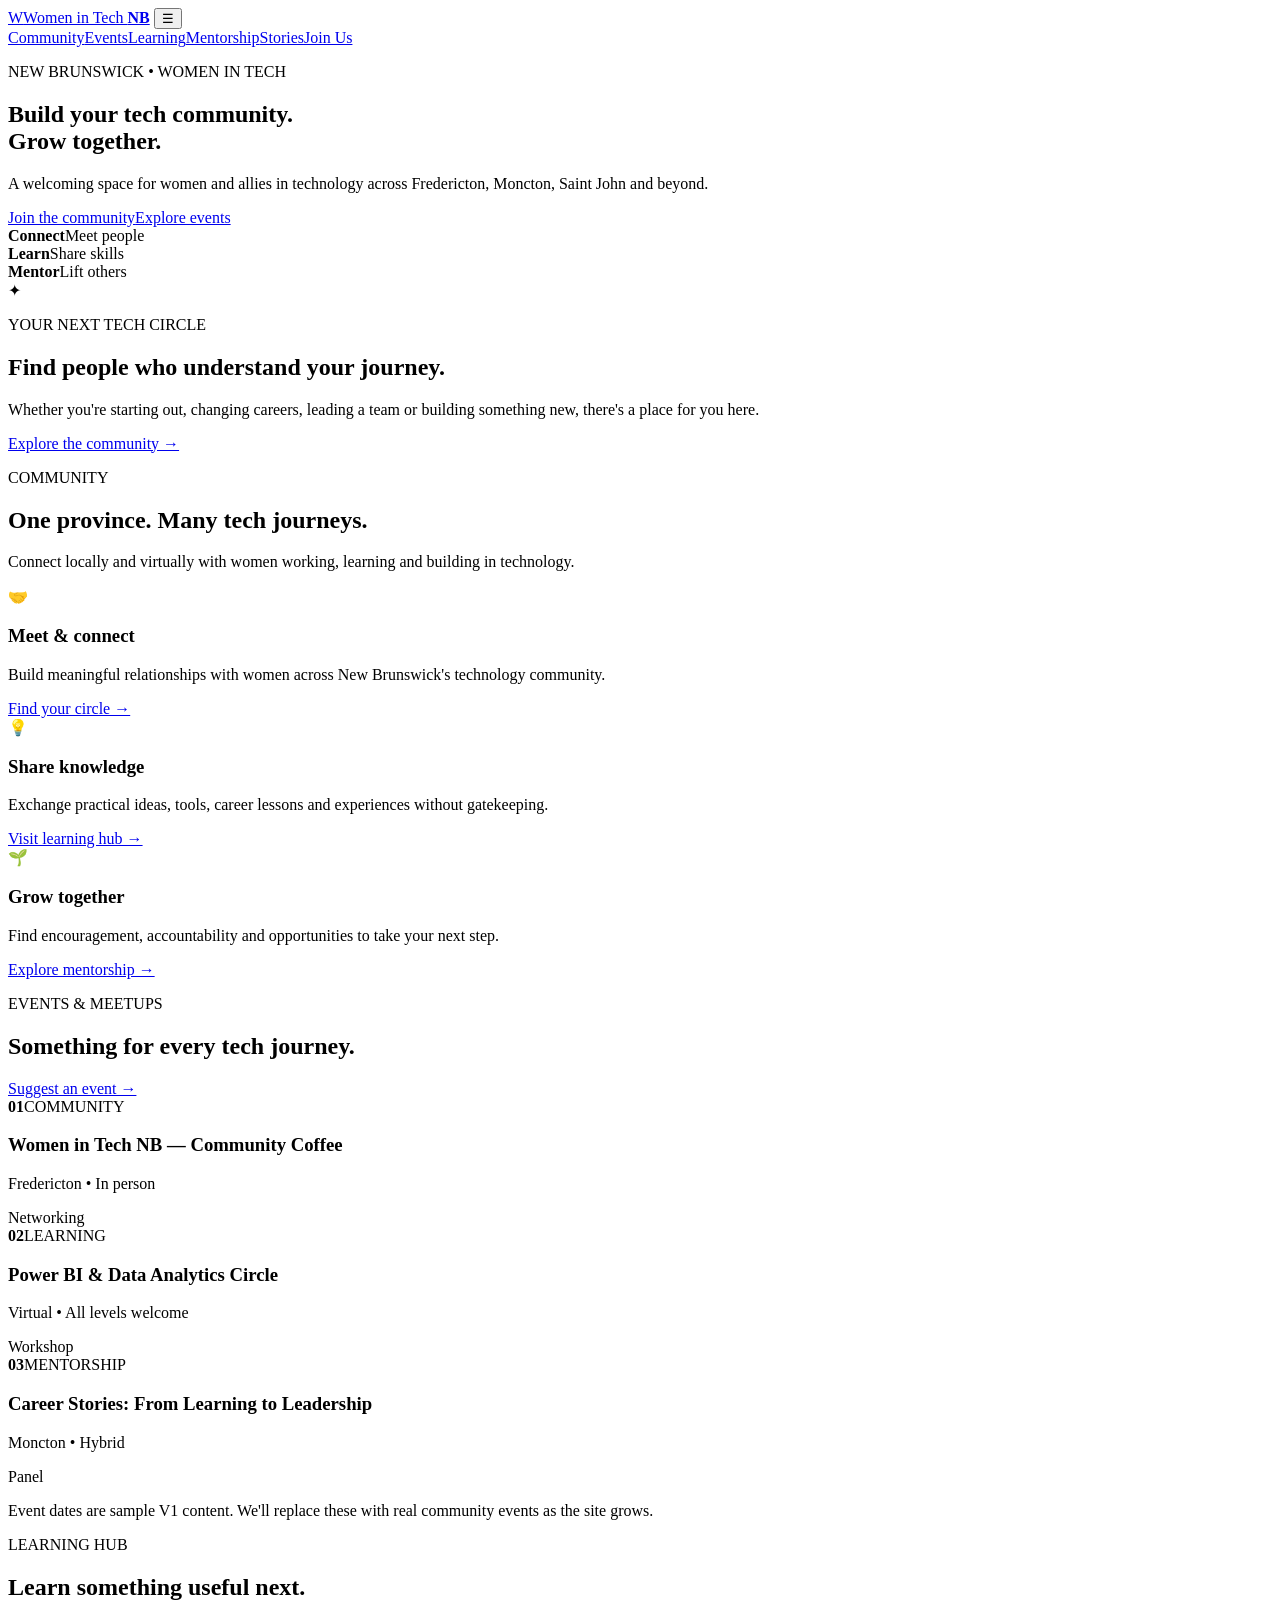
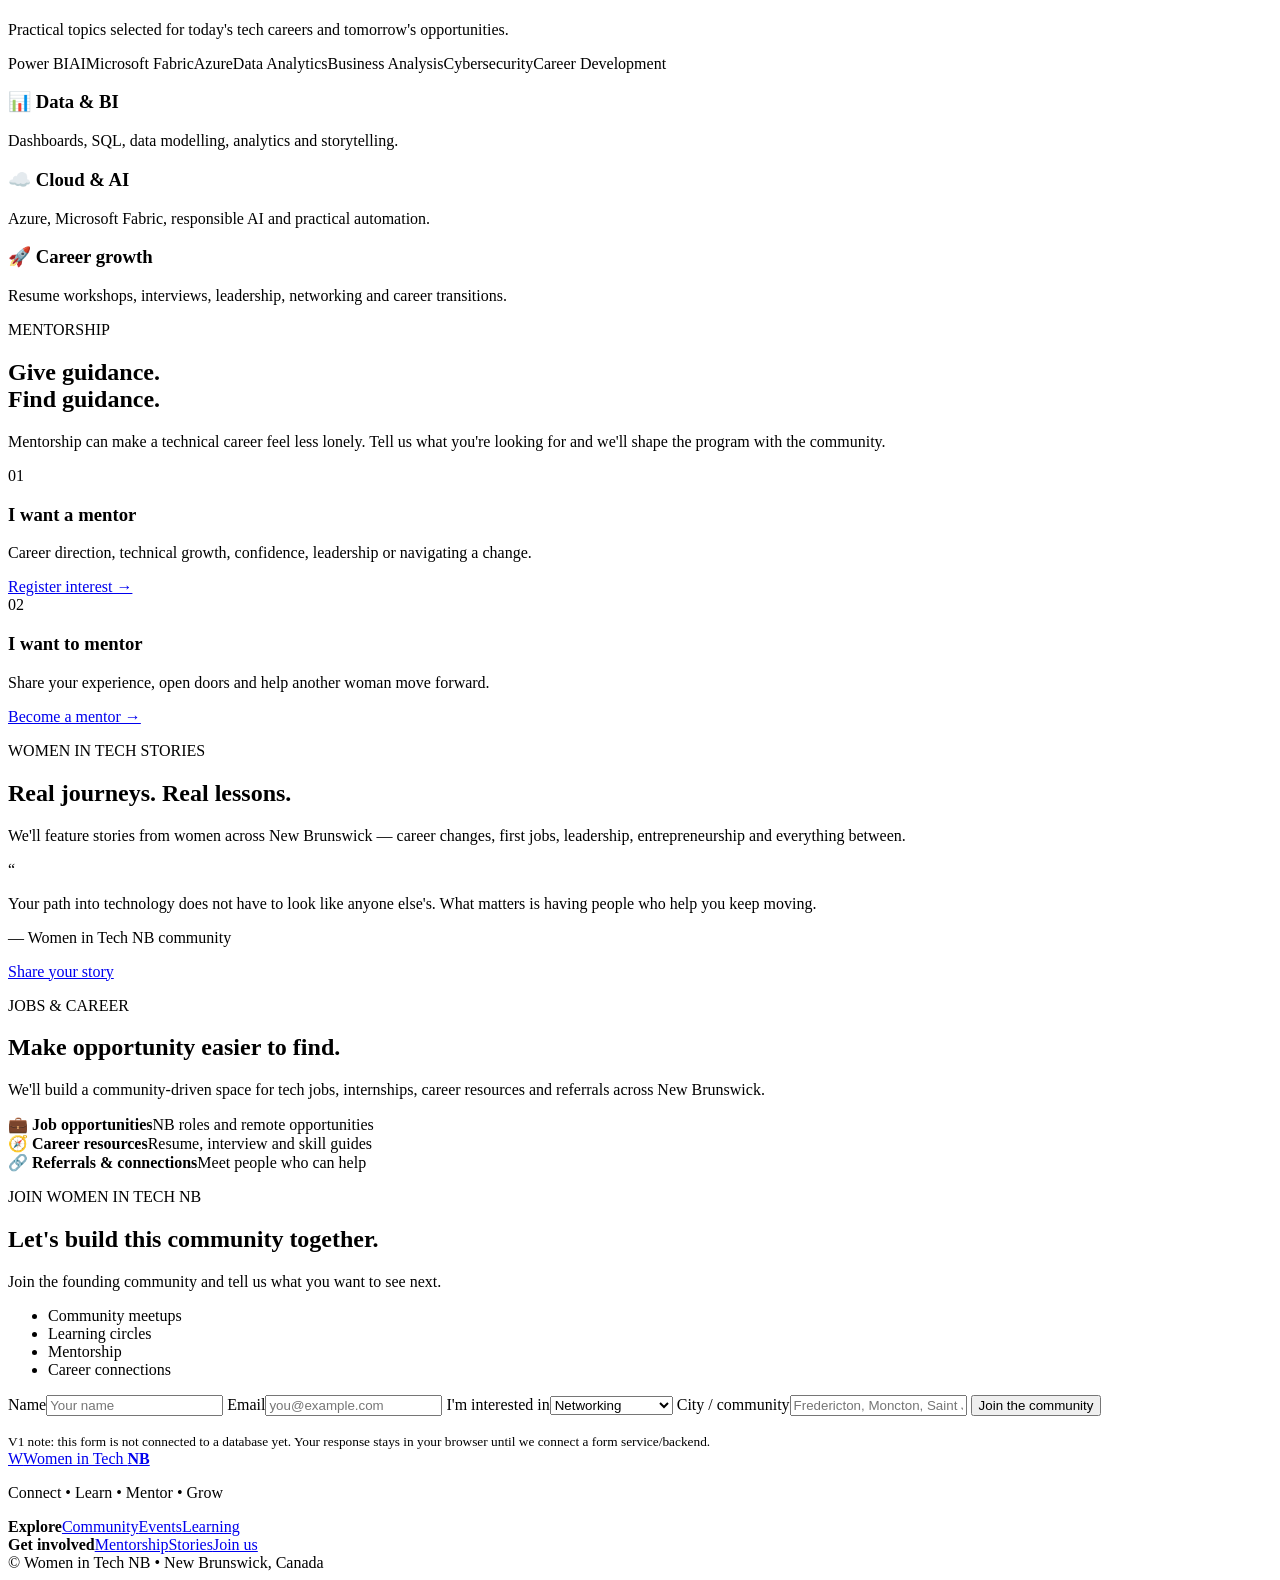
==== index.html @ 144b044c "Build Women in Tech NB V1: add index.html" ====
<!doctype html>
<html lang="en">
<head>
  <meta charset="utf-8">
  <meta name="viewport" content="width=device-width,initial-scale=1">
  <meta name="description" content="Women in Tech NB — connect, learn, mentor and grow across New Brunswick.">
  <title>Women in Tech NB | Connect • Learn • Mentor • Grow</title>
  <link rel="stylesheet" href="styles.css">
</head>
<body>
<header class="site-header">
  <div class="container nav-wrap">
    <a class="brand" href="#home" aria-label="Women in Tech NB home"><span class="brand-mark">W</span><span>Women in Tech <strong>NB</strong></span></a>
    <button class="menu-btn" aria-label="Open navigation" aria-expanded="false">☰</button>
    <nav id="nav">
      <a href="#community">Community</a><a href="#events">Events</a><a href="#learning">Learning</a><a href="#mentorship">Mentorship</a><a href="#stories">Stories</a><a class="nav-cta" href="#join">Join Us</a>
    </nav>
  </div>
</header>

<main>
<section id="home" class="hero">
  <div class="container hero-grid">
    <div>
      <p class="eyebrow">NEW BRUNSWICK • WOMEN IN TECH</p>
      <h1>Build your tech community.<br><span>Grow together.</span></h1>
      <p class="hero-copy">A welcoming space for women and allies in technology across Fredericton, Moncton, Saint John and beyond.</p>
      <div class="actions"><a class="button primary" href="#join">Join the community</a><a class="button secondary" href="#events">Explore events</a></div>
      <div class="mini-stats"><div><b>Connect</b><span>Meet people</span></div><div><b>Learn</b><span>Share skills</span></div><div><b>Mentor</b><span>Lift others</span></div></div>
    </div>
    <div class="hero-card">
      <div class="spark">✦</div>
      <p class="eyebrow">YOUR NEXT TECH CIRCLE</p>
      <h2>Find people who understand your journey.</h2>
      <p>Whether you're starting out, changing careers, leading a team or building something new, there's a place for you here.</p>
      <a href="#community" class="text-link">Explore the community →</a>
    </div>
  </div>
</section>

<section id="community" class="section">
  <div class="container">
    <div class="section-head"><div><p class="eyebrow">COMMUNITY</p><h2>One province. Many tech journeys.</h2></div><p>Connect locally and virtually with women working, learning and building in technology.</p></div>
    <div class="cards three">
      <article class="card"><span class="icon">🤝</span><h3>Meet & connect</h3><p>Build meaningful relationships with women across New Brunswick's technology community.</p><a href="#join">Find your circle →</a></article>
      <article class="card"><span class="icon">💡</span><h3>Share knowledge</h3><p>Exchange practical ideas, tools, career lessons and experiences without gatekeeping.</p><a href="#learning">Visit learning hub →</a></article>
      <article class="card"><span class="icon">🌱</span><h3>Grow together</h3><p>Find encouragement, accountability and opportunities to take your next step.</p><a href="#mentorship">Explore mentorship →</a></article>
    </div>
  </div>
</section>

<section id="events" class="section tinted">
  <div class="container">
    <div class="section-head"><div><p class="eyebrow">EVENTS & MEETUPS</p><h2>Something for every tech journey.</h2></div><a class="text-link" href="#join">Suggest an event →</a></div>
    <div class="events">
      <article class="event"><div class="date"><b>01</b><span>COMMUNITY</span></div><div><h3>Women in Tech NB — Community Coffee</h3><p>Fredericton • In person</p><span class="tag">Networking</span></div></article>
      <article class="event"><div class="date"><b>02</b><span>LEARNING</span></div><div><h3>Power BI & Data Analytics Circle</h3><p>Virtual • All levels welcome</p><span class="tag">Workshop</span></div></article>
      <article class="event"><div class="date"><b>03</b><span>MENTORSHIP</span></div><div><h3>Career Stories: From Learning to Leadership</h3><p>Moncton • Hybrid</p><span class="tag">Panel</span></div></article>
    </div>
    <p class="note">Event dates are sample V1 content. We'll replace these with real community events as the site grows.</p>
  </div>
</section>

<section id="learning" class="section">
  <div class="container">
    <div class="section-head"><div><p class="eyebrow">LEARNING HUB</p><h2>Learn something useful next.</h2></div><p>Practical topics selected for today's tech careers and tomorrow's opportunities.</p></div>
    <div class="chips"><span>Power BI</span><span>AI</span><span>Microsoft Fabric</span><span>Azure</span><span>Data Analytics</span><span>Business Analysis</span><span>Cybersecurity</span><span>Career Development</span></div>
    <div class="cards three learning-cards">
      <article class="card"><h3>📊 Data & BI</h3><p>Dashboards, SQL, data modelling, analytics and storytelling.</p></article>
      <article class="card"><h3>☁️ Cloud & AI</h3><p>Azure, Microsoft Fabric, responsible AI and practical automation.</p></article>
      <article class="card"><h3>🚀 Career growth</h3><p>Resume workshops, interviews, leadership, networking and career transitions.</p></article>
    </div>
  </div>
</section>

<section id="mentorship" class="section dark">
  <div class="container mentor-grid">
    <div><p class="eyebrow">MENTORSHIP</p><h2>Give guidance.<br>Find guidance.</h2><p>Mentorship can make a technical career feel less lonely. Tell us what you're looking for and we'll shape the program with the community.</p></div>
    <div class="mentor-options"><div><span>01</span><h3>I want a mentor</h3><p>Career direction, technical growth, confidence, leadership or navigating a change.</p><a href="#join">Register interest →</a></div><div><span>02</span><h3>I want to mentor</h3><p>Share your experience, open doors and help another woman move forward.</p><a href="#join">Become a mentor →</a></div></div>
  </div>
</section>

<section id="stories" class="section">
  <div class="container">
    <div class="section-head"><div><p class="eyebrow">WOMEN IN TECH STORIES</p><h2>Real journeys. Real lessons.</h2></div><p>We'll feature stories from women across New Brunswick — career changes, first jobs, leadership, entrepreneurship and everything between.</p></div>
    <article class="story"><div class="quote">“</div><div><p class="story-text">Your path into technology does not have to look like anyone else's. What matters is having people who help you keep moving.</p><p class="story-by">— Women in Tech NB community</p></div></article>
    <a class="button secondary" href="#join">Share your story</a>
  </div>
</section>

<section id="jobs" class="section tinted">
  <div class="container narrow"><p class="eyebrow">JOBS & CAREER</p><h2>Make opportunity easier to find.</h2><p>We'll build a community-driven space for tech jobs, internships, career resources and referrals across New Brunswick.</p><div class="career-grid"><div>💼 <b>Job opportunities</b><span>NB roles and remote opportunities</span></div><div>🧭 <b>Career resources</b><span>Resume, interview and skill guides</span></div><div>🔗 <b>Referrals & connections</b><span>Meet people who can help</span></div></div></div>
</section>

<section id="join" class="section join">
  <div class="container join-grid">
    <div><p class="eyebrow">JOIN WOMEN IN TECH NB</p><h2>Let's build this community together.</h2><p>Join the founding community and tell us what you want to see next.</p><ul><li>Community meetups</li><li>Learning circles</li><li>Mentorship</li><li>Career connections</li></ul></div>
    <form id="joinForm" class="form-card">
      <label>Name<input name="name" required placeholder="Your name"></label>
      <label>Email<input name="email" type="email" required placeholder="you@example.com"></label>
      <label>I'm interested in<select name="interest"><option>Networking</option><option>Learning</option><option>Mentorship</option><option>Mentoring others</option><option>Jobs & career</option><option>Events</option></select></label>
      <label>City / community<input name="city" placeholder="Fredericton, Moncton, Saint John, etc."></label>
      <button class="button primary" type="submit">Join the community</button>
      <p id="formMessage" class="form-message" role="status"></p>
      <small>V1 note: this form is not connected to a database yet. Your response stays in your browser until we connect a form service/backend.</small>
    </form>
  </div>
</section>
</main>

<footer><div class="container footer-grid"><div><a class="brand" href="#home"><span class="brand-mark">W</span><span>Women in Tech <strong>NB</strong></span></a><p>Connect • Learn • Mentor • Grow</p></div><div><b>Explore</b><a href="#community">Community</a><a href="#events">Events</a><a href="#learning">Learning</a></div><div><b>Get involved</b><a href="#mentorship">Mentorship</a><a href="#stories">Stories</a><a href="#join">Join us</a></div></div><div class="container copyright">© <span id="year"></span> Women in Tech NB • New Brunswick, Canada</div></footer>
<script src="script.js"></script>
</body>
</html>
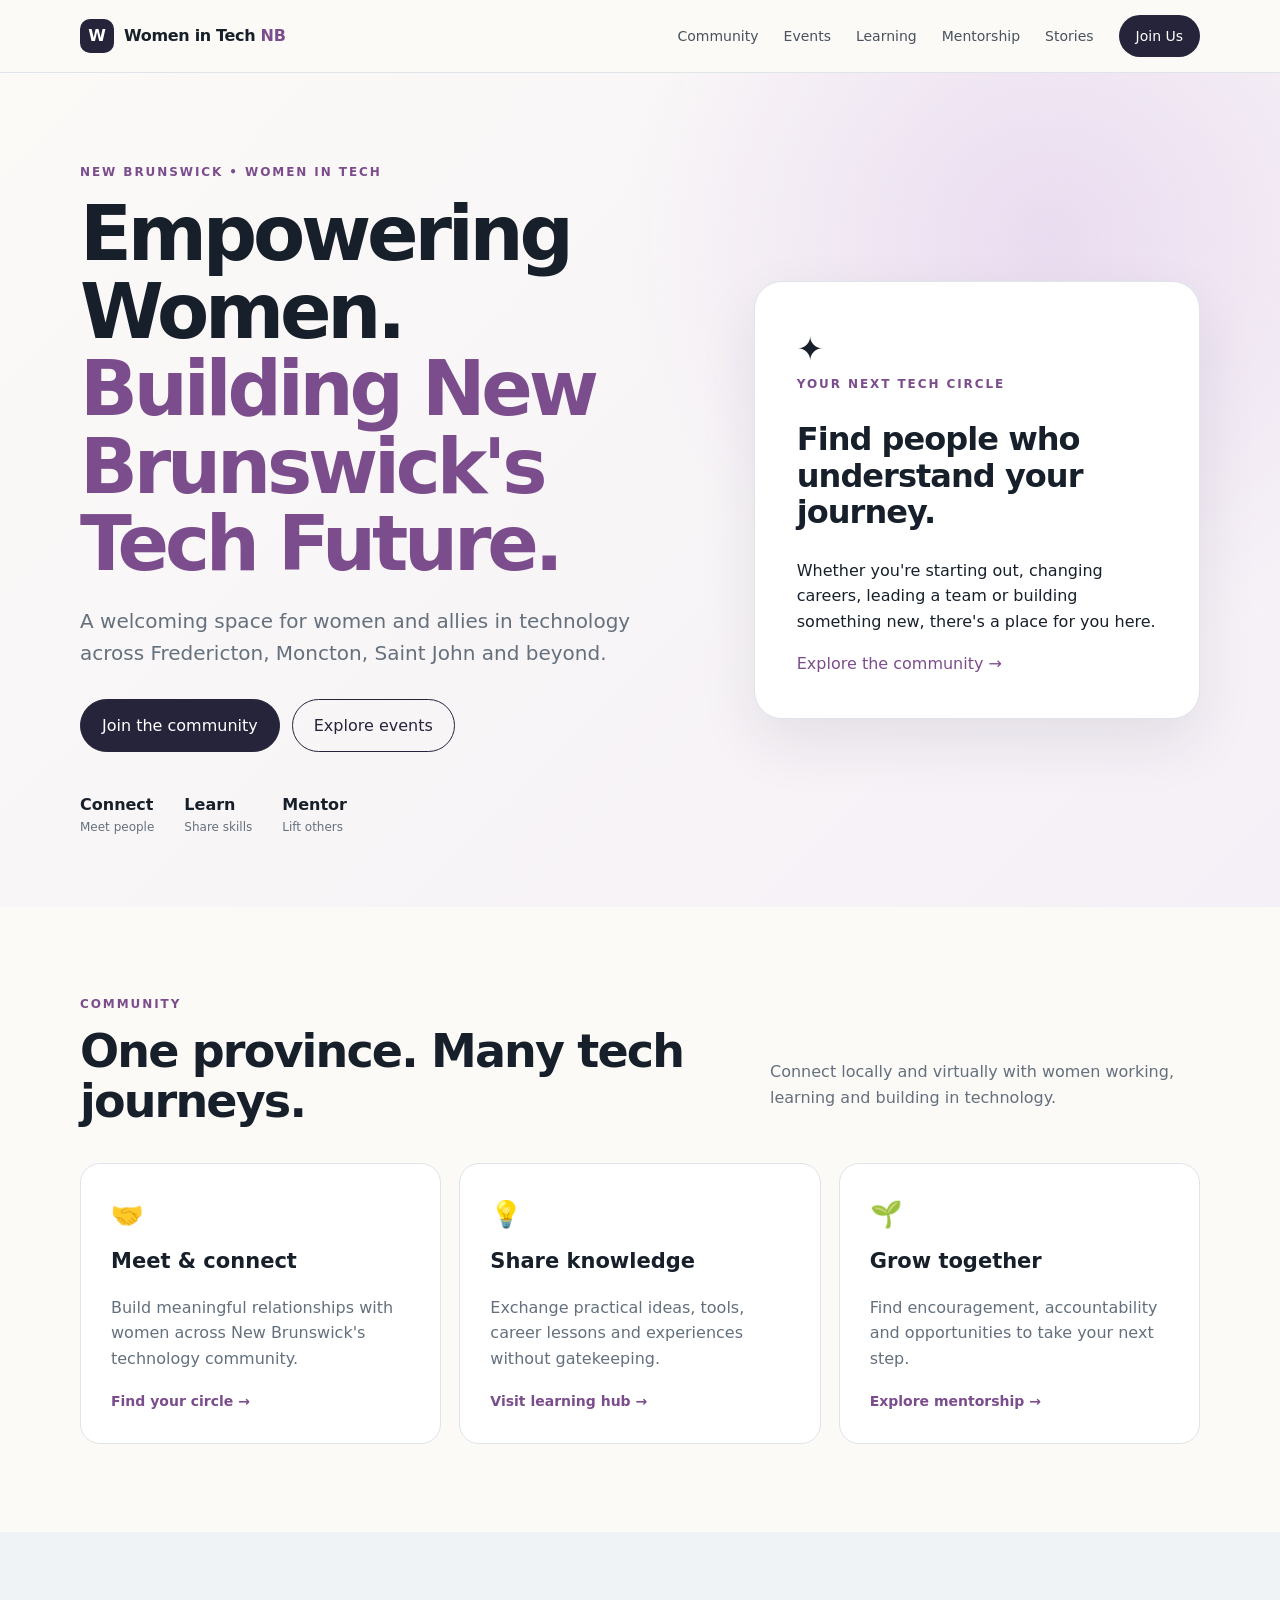
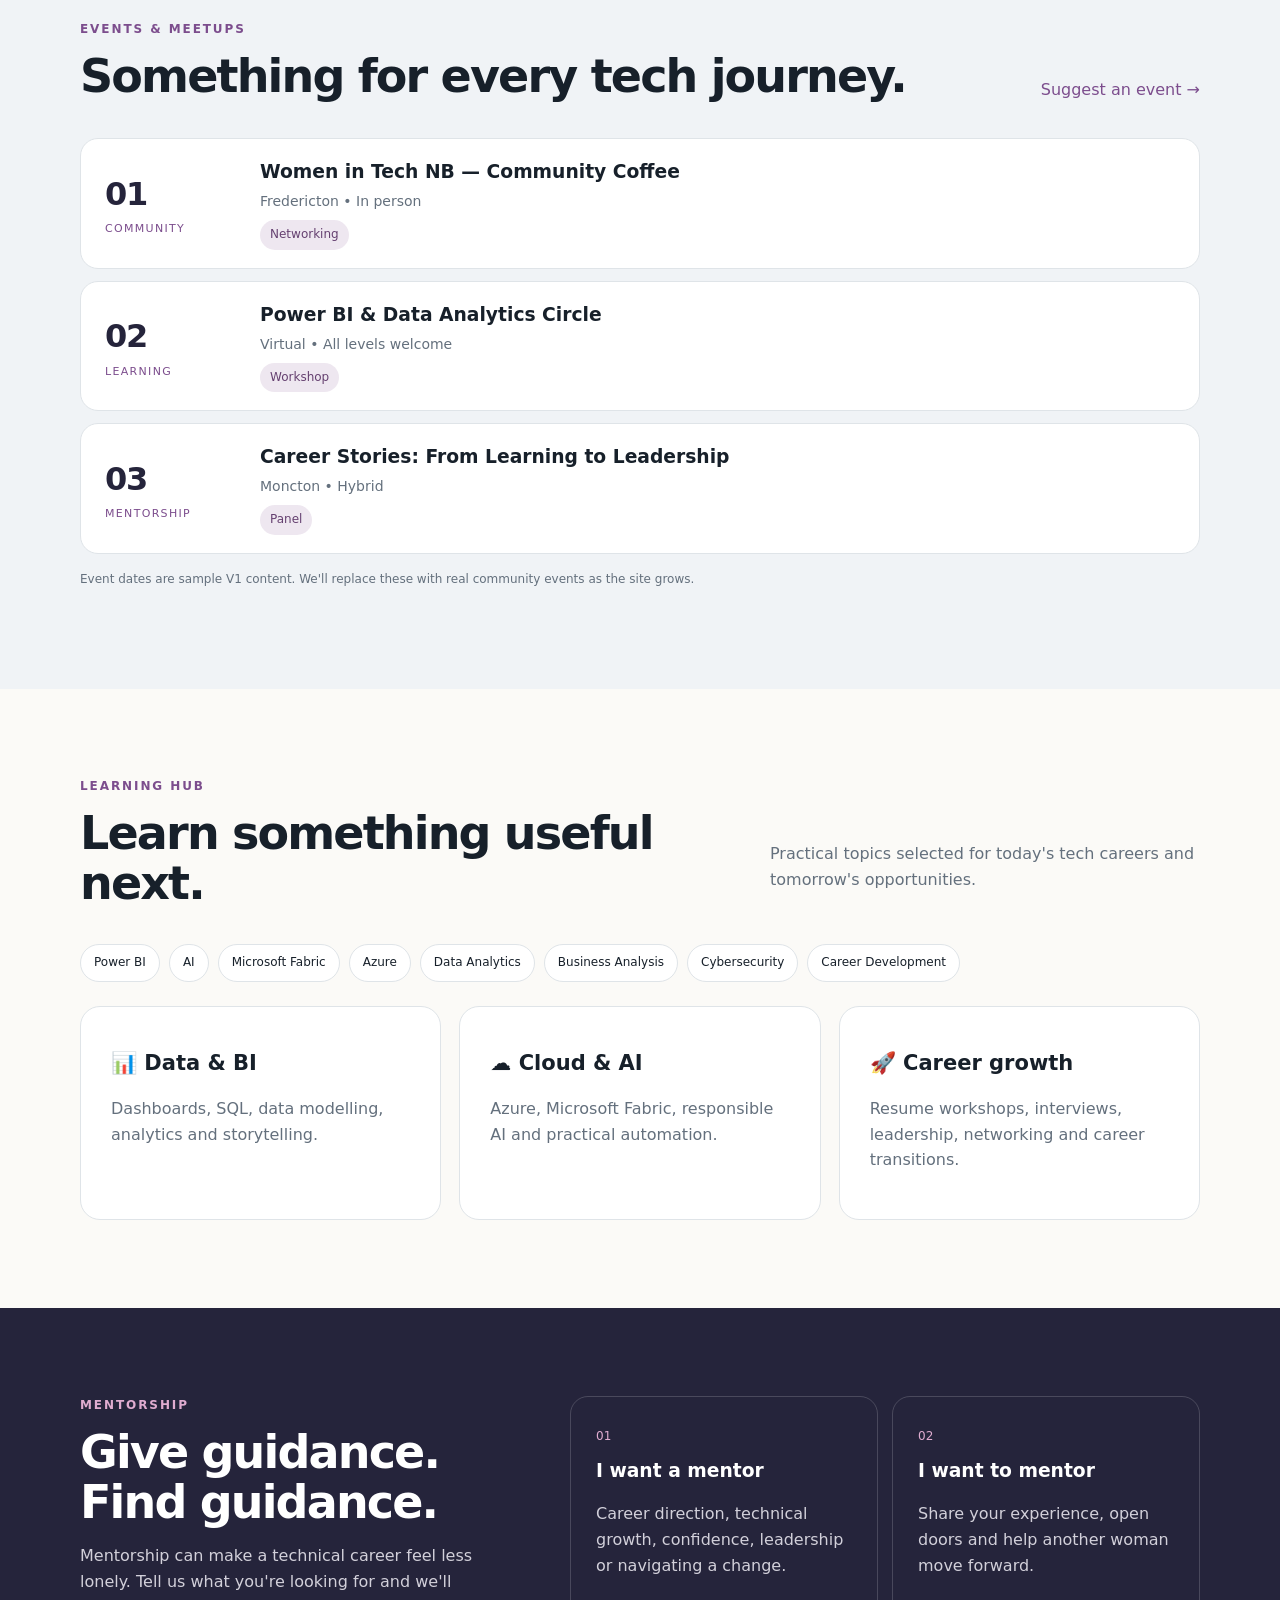
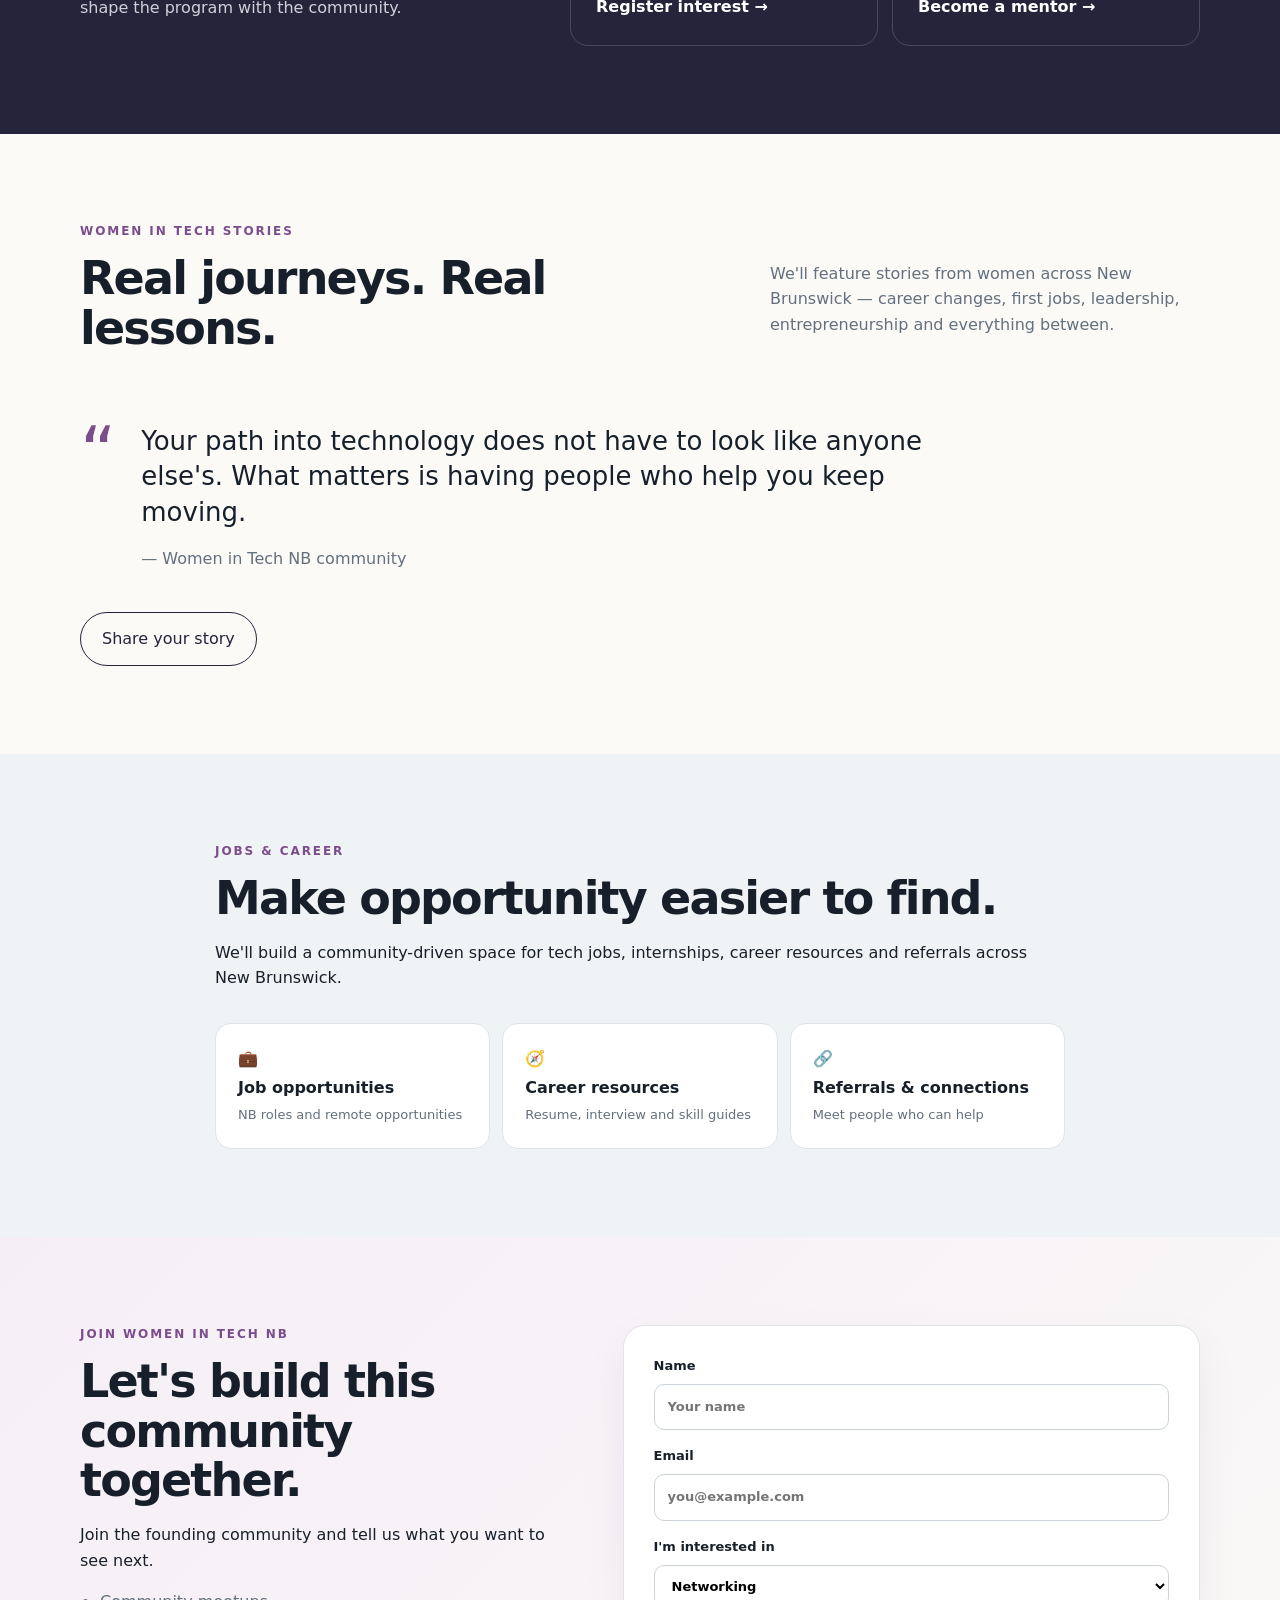
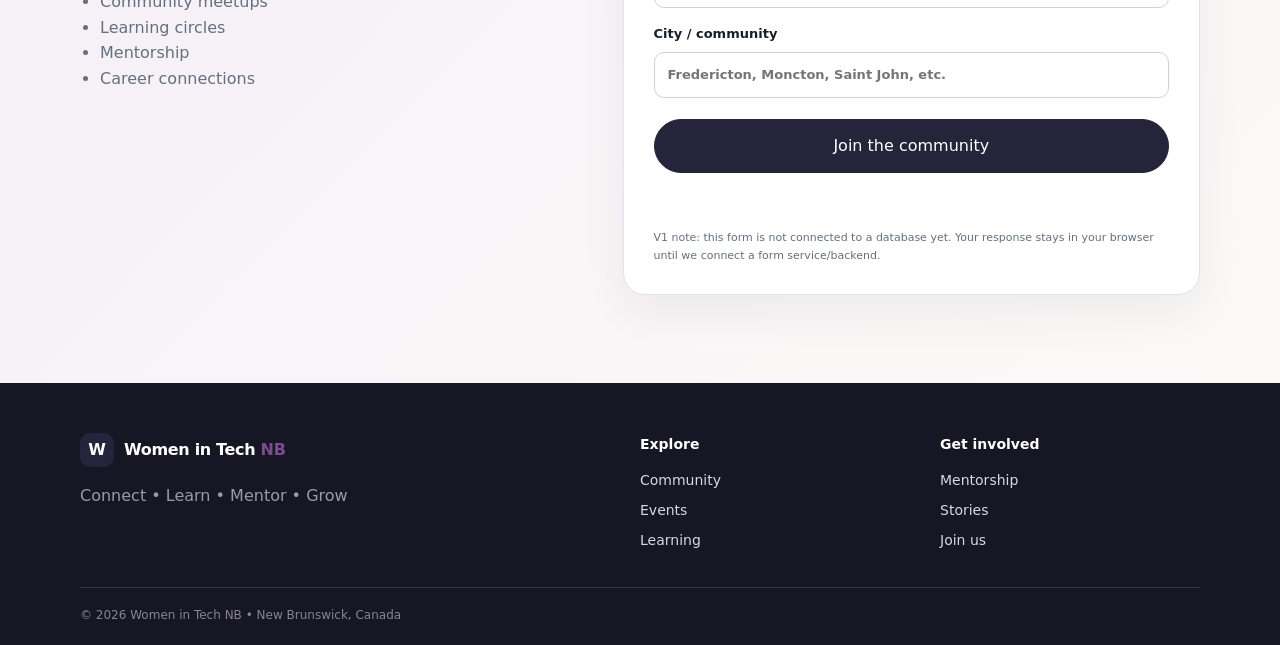
==== commit 23078806: "Update hero headline for Women in Tech NB" ====
--- a/index.html
+++ b/index.html
@@ -4,7 +4,7 @@
   <meta charset="utf-8">
   <meta name="viewport" content="width=device-width,initial-scale=1">
   <meta name="description" content="Women in Tech NB — connect, learn, mentor and grow across New Brunswick.">
-  <title>Women in Tech NB | Connect • Learn • Mentor • Grow</title>
+  <title>Women in Tech NB | Empowering Women. Building New Brunswick's Tech Future.</title>
   <link rel="stylesheet" href="styles.css">
 </head>
 <body>
@@ -17,13 +17,12 @@
     </nav>
   </div>
 </header>
-
 <main>
 <section id="home" class="hero">
   <div class="container hero-grid">
     <div>
       <p class="eyebrow">NEW BRUNSWICK • WOMEN IN TECH</p>
-      <h1>Build your tech community.<br><span>Grow together.</span></h1>
+      <h1>Empowering Women.<br><span>Building New Brunswick's Tech Future.</span></h1>
       <p class="hero-copy">A welcoming space for women and allies in technology across Fredericton, Moncton, Saint John and beyond.</p>
       <div class="actions"><a class="button primary" href="#join">Join the community</a><a class="button secondary" href="#events">Explore events</a></div>
       <div class="mini-stats"><div><b>Connect</b><span>Meet people</span></div><div><b>Learn</b><span>Share skills</span></div><div><b>Mentor</b><span>Lift others</span></div></div>
@@ -37,7 +36,6 @@
     </div>
   </div>
 </section>
-
 <section id="community" class="section">
   <div class="container">
     <div class="section-head"><div><p class="eyebrow">COMMUNITY</p><h2>One province. Many tech journeys.</h2></div><p>Connect locally and virtually with women working, learning and building in technology.</p></div>
@@ -48,7 +46,6 @@
     </div>
   </div>
 </section>
-
 <section id="events" class="section tinted">
   <div class="container">
     <div class="section-head"><div><p class="eyebrow">EVENTS & MEETUPS</p><h2>Something for every tech journey.</h2></div><a class="text-link" href="#join">Suggest an event →</a></div>
@@ -60,7 +57,6 @@
     <p class="note">Event dates are sample V1 content. We'll replace these with real community events as the site grows.</p>
   </div>
 </section>
-
 <section id="learning" class="section">
   <div class="container">
     <div class="section-head"><div><p class="eyebrow">LEARNING HUB</p><h2>Learn something useful next.</h2></div><p>Practical topics selected for today's tech careers and tomorrow's opportunities.</p></div>
@@ -72,14 +68,12 @@
     </div>
   </div>
 </section>
-
 <section id="mentorship" class="section dark">
   <div class="container mentor-grid">
     <div><p class="eyebrow">MENTORSHIP</p><h2>Give guidance.<br>Find guidance.</h2><p>Mentorship can make a technical career feel less lonely. Tell us what you're looking for and we'll shape the program with the community.</p></div>
     <div class="mentor-options"><div><span>01</span><h3>I want a mentor</h3><p>Career direction, technical growth, confidence, leadership or navigating a change.</p><a href="#join">Register interest →</a></div><div><span>02</span><h3>I want to mentor</h3><p>Share your experience, open doors and help another woman move forward.</p><a href="#join">Become a mentor →</a></div></div>
   </div>
 </section>
-
 <section id="stories" class="section">
   <div class="container">
     <div class="section-head"><div><p class="eyebrow">WOMEN IN TECH STORIES</p><h2>Real journeys. Real lessons.</h2></div><p>We'll feature stories from women across New Brunswick — career changes, first jobs, leadership, entrepreneurship and everything between.</p></div>
@@ -87,11 +81,9 @@
     <a class="button secondary" href="#join">Share your story</a>
   </div>
 </section>
-
 <section id="jobs" class="section tinted">
   <div class="container narrow"><p class="eyebrow">JOBS & CAREER</p><h2>Make opportunity easier to find.</h2><p>We'll build a community-driven space for tech jobs, internships, career resources and referrals across New Brunswick.</p><div class="career-grid"><div>💼 <b>Job opportunities</b><span>NB roles and remote opportunities</span></div><div>🧭 <b>Career resources</b><span>Resume, interview and skill guides</span></div><div>🔗 <b>Referrals & connections</b><span>Meet people who can help</span></div></div></div>
 </section>
-
 <section id="join" class="section join">
   <div class="container join-grid">
     <div><p class="eyebrow">JOIN WOMEN IN TECH NB</p><h2>Let's build this community together.</h2><p>Join the founding community and tell us what you want to see next.</p><ul><li>Community meetups</li><li>Learning circles</li><li>Mentorship</li><li>Career connections</li></ul></div>
@@ -107,7 +99,6 @@
   </div>
 </section>
 </main>
-
 <footer><div class="container footer-grid"><div><a class="brand" href="#home"><span class="brand-mark">W</span><span>Women in Tech <strong>NB</strong></span></a><p>Connect • Learn • Mentor • Grow</p></div><div><b>Explore</b><a href="#community">Community</a><a href="#events">Events</a><a href="#learning">Learning</a></div><div><b>Get involved</b><a href="#mentorship">Mentorship</a><a href="#stories">Stories</a><a href="#join">Join us</a></div></div><div class="container copyright">© <span id="year"></span> Women in Tech NB • New Brunswick, Canada</div></footer>
 <script src="script.js"></script>
 </body>
--- a/styles.css
+++ b/styles.css
@@ -0,0 +1 @@
+:root{--ink:#17202a;--muted:#64707d;--cream:#fbfaf7;--paper:#fff;--soft:#f0f3f6;--line:#dfe4e8;--accent:#7c4d8d;--accent2:#d77a9a;--deep:#25243b;--max:1120px}*{box-sizing:border-box}html{scroll-behavior:smooth}body{margin:0;font-family:Inter,ui-sans-serif,system-ui,-apple-system,BlinkMacSystemFont,"Segoe UI",sans-serif;color:var(--ink);background:var(--cream);line-height:1.6}a{color:inherit;text-decoration:none}.container{width:min(calc(100% - 40px),var(--max));margin:auto}.site-header{position:sticky;top:0;z-index:10;background:rgba(251,250,247,.94);backdrop-filter:blur(12px);border-bottom:1px solid var(--line)}.nav-wrap{min-height:72px;display:flex;align-items:center;justify-content:space-between;gap:24px}.brand{display:flex;align-items:center;gap:10px;font-weight:700;letter-spacing:-.02em}.brand strong{color:var(--accent)}.brand-mark{display:grid;place-items:center;width:34px;height:34px;border-radius:10px;background:var(--deep);color:#fff;font-weight:800}nav{display:flex;align-items:center;gap:25px;font-size:14px}nav a{color:#49525d}nav a:hover,.text-link,.card a{color:var(--accent)}.nav-cta{padding:10px 17px;border-radius:999px;background:var(--deep);color:#fff!important}.menu-btn{display:none;border:0;background:none;font-size:25px}.hero{padding:90px 0 70px;background:radial-gradient(circle at 82% 20%,#eadcf0 0,transparent 34%),linear-gradient(135deg,#fbfaf7,#f5f0f7)}.hero-grid{display:grid;grid-template-columns:1.15fr .85fr;gap:70px;align-items:center}.eyebrow{font-size:12px;font-weight:800;letter-spacing:.16em;color:var(--accent);margin:0 0 13px}.hero h1{font-size:clamp(42px,6vw,76px);line-height:1.02;letter-spacing:-.055em;margin:0 0 22px}.hero h1 span{color:var(--accent)}.hero-copy{font-size:20px;color:var(--muted);max-width:650px}.actions{display:flex;gap:12px;flex-wrap:wrap;margin:30px 0}.button{display:inline-flex;align-items:center;justify-content:center;border-radius:999px;padding:13px 21px;font-weight:750;border:1px solid var(--deep);cursor:pointer;font:inherit}.primary{background:var(--deep);color:#fff}.secondary{background:transparent;color:var(--deep)}.mini-stats{display:flex;gap:30px;margin-top:40px}.mini-stats div{display:flex;flex-direction:column}.mini-stats span{font-size:12px;color:var(--muted)}.hero-card{background:var(--paper);border:1px solid var(--line);border-radius:28px;padding:42px;box-shadow:0 24px 60px rgba(37,36,59,.09)}.hero-card h2{font-size:32px;line-height:1.15;letter-spacing:-.03em}.spark{font-size:32px}.section{padding:88px 0}.tinted{background:var(--soft)}.section-head{display:flex;justify-content:space-between;align-items:end;gap:40px;margin-bottom:36px}.section-head h2,.narrow h2,.join h2,.mentor-grid h2{font-size:clamp(30px,4vw,46px);line-height:1.08;letter-spacing:-.04em;margin:0}.section-head>p{max-width:430px;color:var(--muted)}.cards{display:grid;gap:18px}.three{grid-template-columns:repeat(3,1fr)}.card{background:var(--paper);border:1px solid var(--line);border-radius:20px;padding:30px}.card h3{font-size:21px;margin:10px 0}.card p{color:var(--muted)}.card a{font-size:14px;font-weight:700}.icon{font-size:26px}.events{display:grid;gap:12px}.event{display:grid;grid-template-columns:130px 1fr;gap:25px;align-items:center;background:#fff;border:1px solid var(--line);border-radius:18px;padding:18px 24px}.date{font-size:11px;letter-spacing:.12em;color:var(--accent)}.date b{display:block;font-size:32px;letter-spacing:-.04em;color:var(--deep)}.event h3{margin:0 0 3px}.event p{margin:0;color:var(--muted);font-size:14px}.tag,.chips span{display:inline-block;border-radius:999px;background:#eee7f0;color:#654070;font-size:12px;padding:5px 10px;margin-top:8px}.note{font-size:12px;color:var(--muted);margin-top:16px}.chips{display:flex;gap:9px;flex-wrap:wrap;margin-bottom:24px}.chips span{margin:0;padding:8px 13px;background:#fff;border:1px solid var(--line);color:var(--ink)}.dark{background:var(--deep);color:#fff}.dark .eyebrow{color:#e0acd0}.dark p{color:#d2d0da}.mentor-grid{display:grid;grid-template-columns:.8fr 1.2fr;gap:70px;align-items:start}.mentor-options{display:grid;grid-template-columns:1fr 1fr;gap:14px}.mentor-options>div{border:1px solid rgba(255,255,255,.17);border-radius:18px;padding:25px}.mentor-options span{font-size:12px;color:#e0acd0}.mentor-options h3{margin:8px 0}.mentor-options a{font-weight:700;color:#fff}.story{display:flex;gap:25px;max-width:850px;padding:35px 0 25px}.quote{font-size:70px;line-height:.8;color:var(--accent)}.story-text{font-size:26px;line-height:1.35;margin:0}.story-by{color:var(--muted)}.narrow{max-width:850px}.career-grid{display:grid;grid-template-columns:repeat(3,1fr);gap:12px;margin-top:32px}.career-grid div{background:#fff;border:1px solid var(--line);border-radius:16px;padding:22px;display:flex;flex-direction:column;gap:4px}.career-grid span{font-size:13px;color:var(--muted)}.join{background:linear-gradient(135deg,#f5eef7,#fbfaf7)}.join-grid{display:grid;grid-template-columns:.9fr 1.1fr;gap:70px}.join ul{padding-left:20px;color:var(--muted)}.form-card{background:#fff;border:1px solid var(--line);border-radius:22px;padding:30px;box-shadow:0 18px 45px rgba(37,36,59,.06)}label{display:block;font-size:13px;font-weight:700;margin-bottom:16px}input,select{display:block;width:100%;margin-top:7px;padding:12px 13px;border:1px solid #ccd3da;border-radius:10px;background:#fff;font:inherit}form .button{width:100%;margin-top:5px}.form-message{font-weight:700;color:var(--accent);min-height:24px}small{display:block;color:var(--muted);font-size:11px;margin-top:10px}footer{background:#171624;color:#d9d7e0;padding:50px 0 20px}.footer-grid{display:grid;grid-template-columns:2fr 1fr 1fr;gap:40px}.footer-grid .brand{color:#fff}.footer-grid p{color:#9d9aa7}.footer-grid div:not(:first-child){display:flex;flex-direction:column;gap:8px;font-size:14px}.footer-grid b{color:#fff;margin-bottom:5px}.copyright{border-top:1px solid #353341;margin-top:35px;padding-top:18px;font-size:12px;color:#888591}@media(max-width:800px){.menu-btn{display:block}nav{display:none;position:absolute;top:72px;left:0;right:0;padding:18px 20px;background:var(--cream);border-bottom:1px solid var(--line);flex-direction:column;align-items:stretch}nav.open{display:flex}.hero-grid,.mentor-grid,.join-grid{grid-template-columns:1fr}.hero{padding-top:60px}.hero-grid{gap:35px}.three,.career-grid{grid-template-columns:1fr}.section{padding:65px 0}.section-head{display:block}.section-head>p{margin-top:14px}.mentor-options{grid-template-columns:1fr}.footer-grid{grid-template-columns:1fr 1fr}.hero-card{padding:28px}.event{grid-template-columns:80px 1fr}.mini-stats{gap:20px}}@media(max-width:480px){.container{width:min(calc(100% - 28px),var(--max))}.hero h1{font-size:44px}.footer-grid{grid-template-columns:1fr}.hero-card{border-radius:20px}.story-text{font-size:21px}}
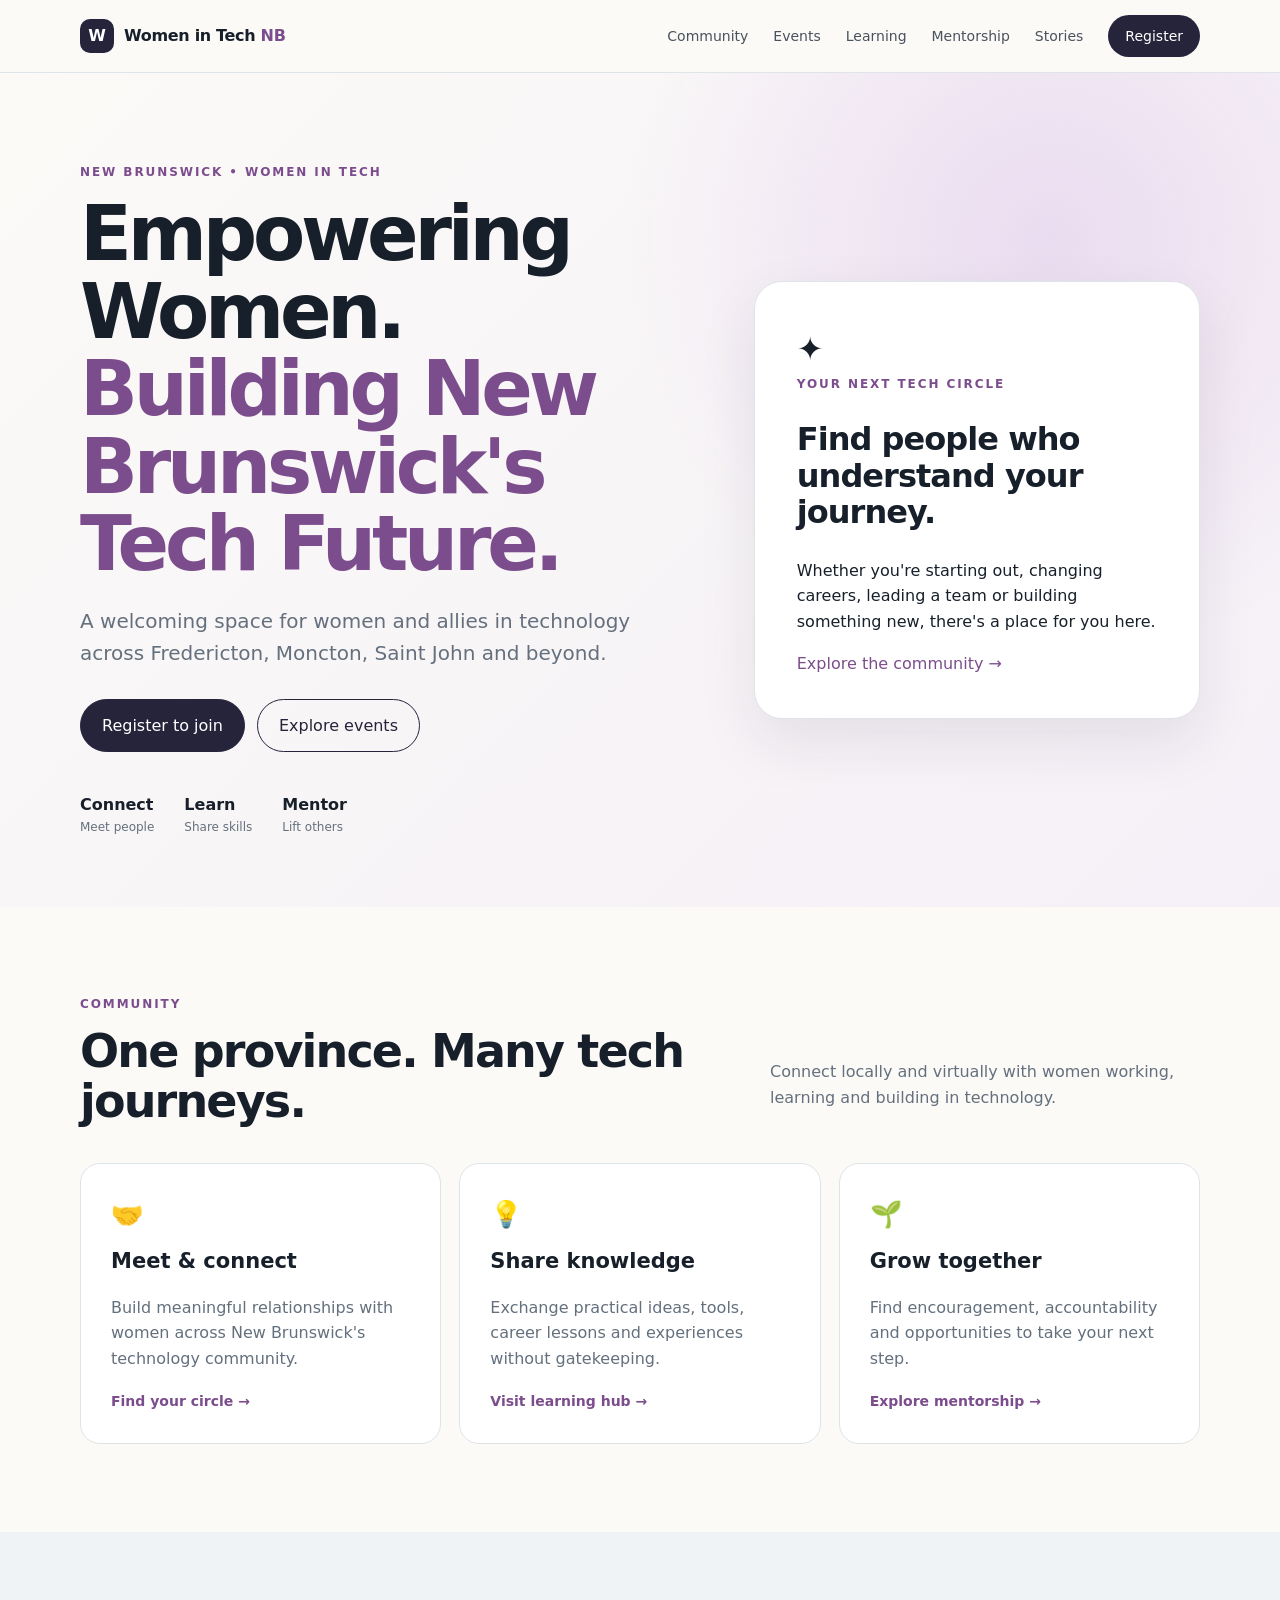
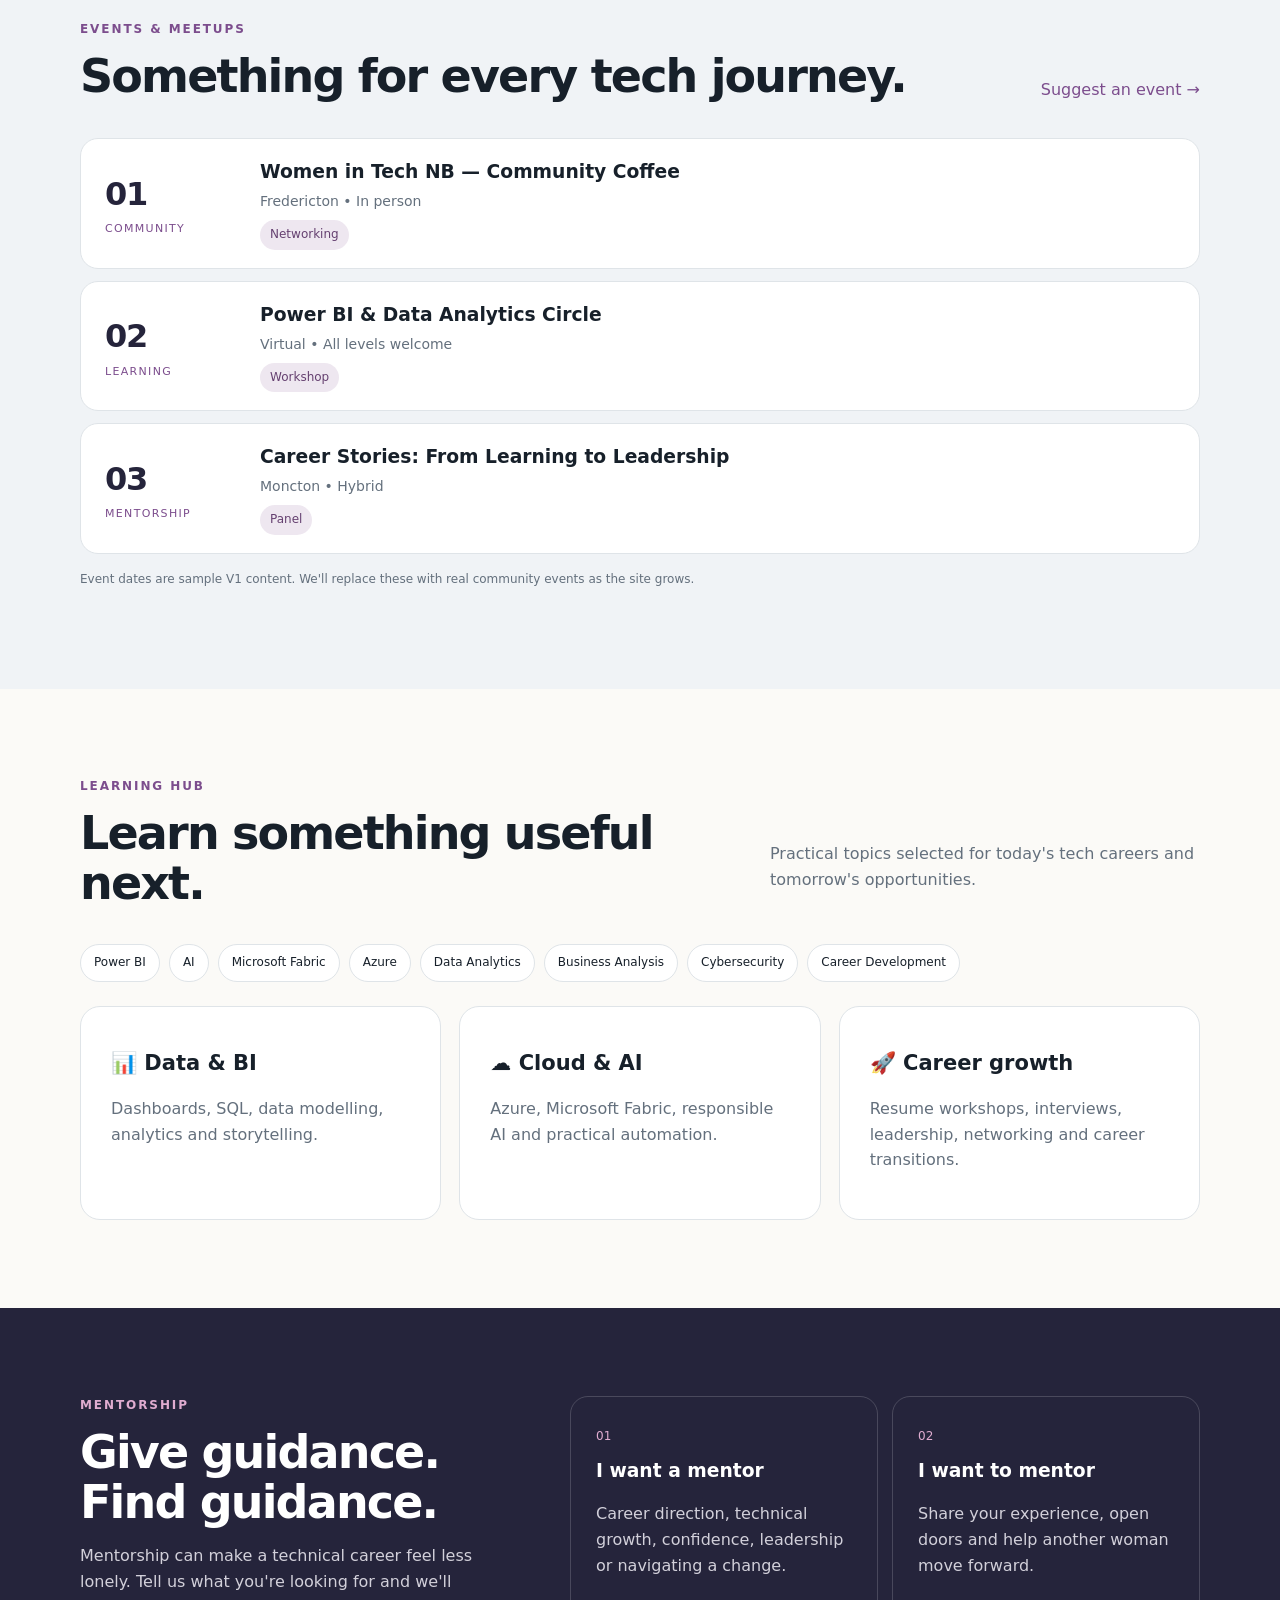
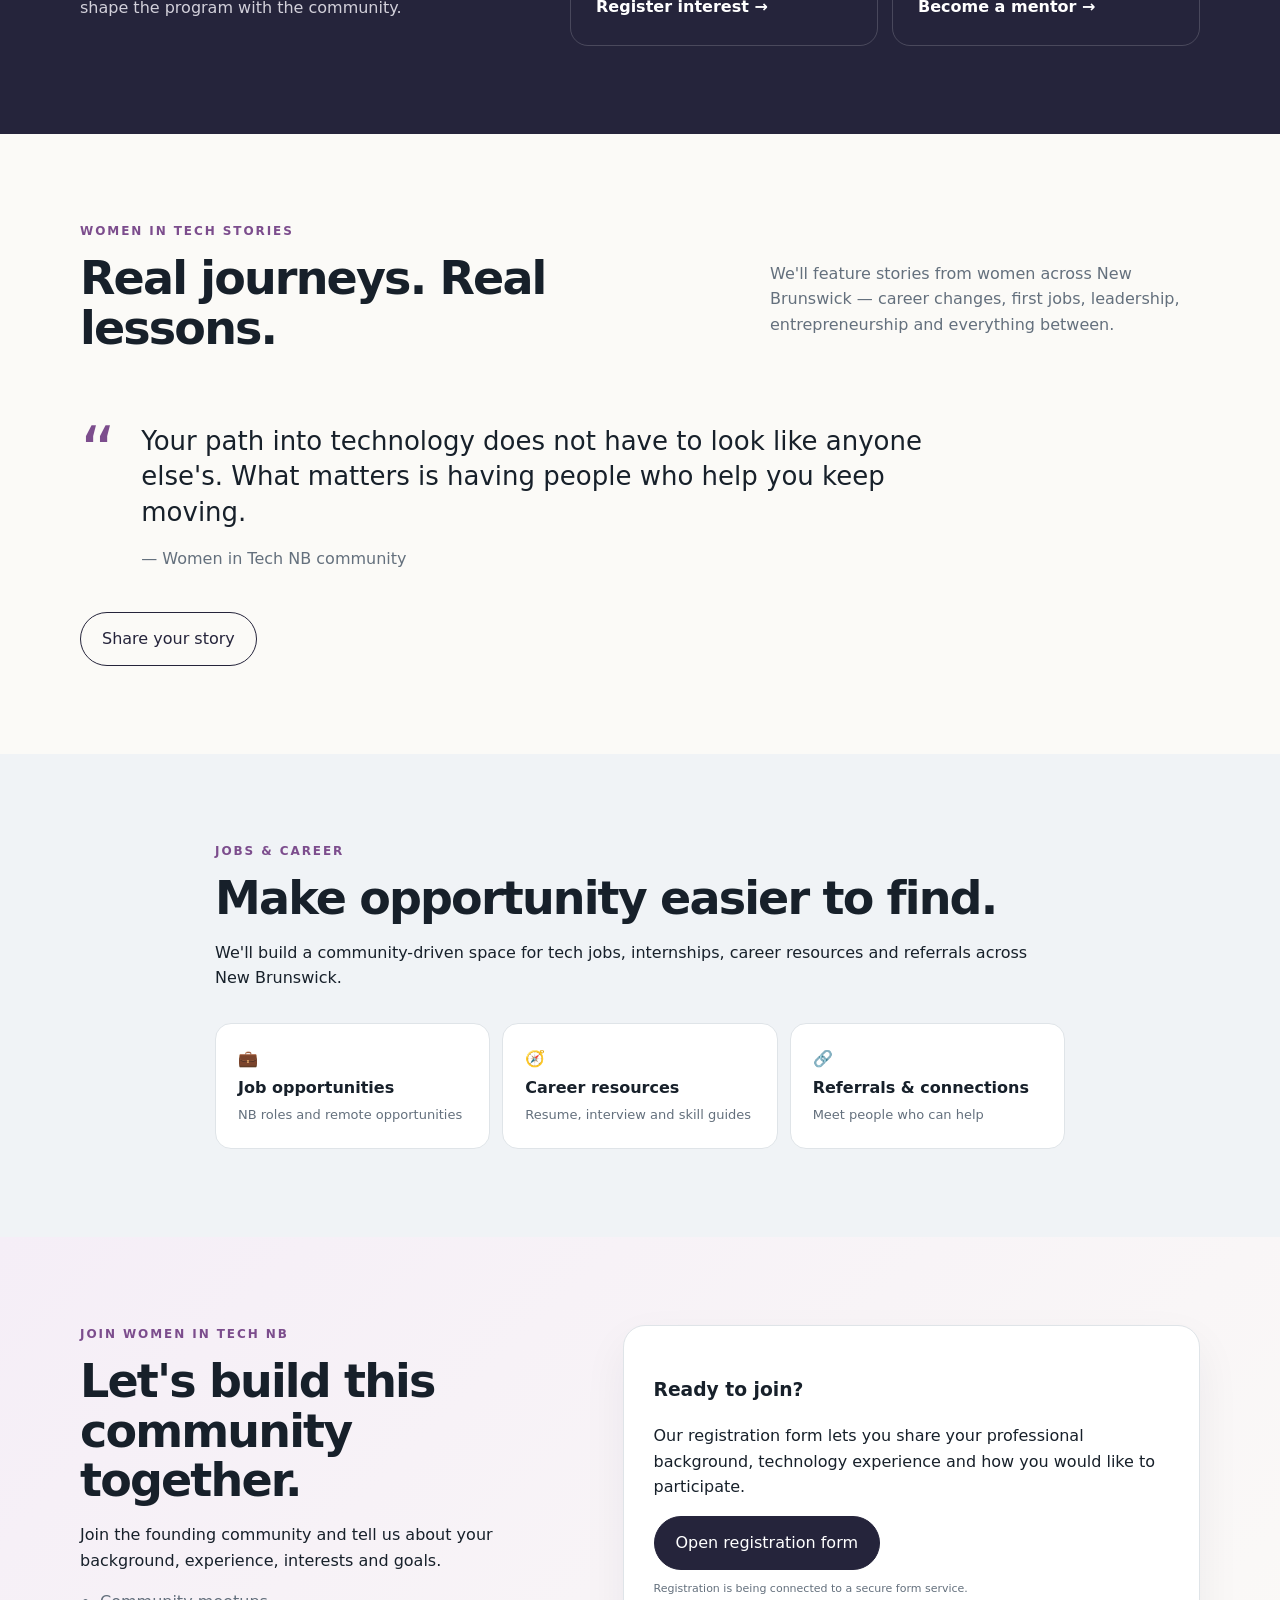
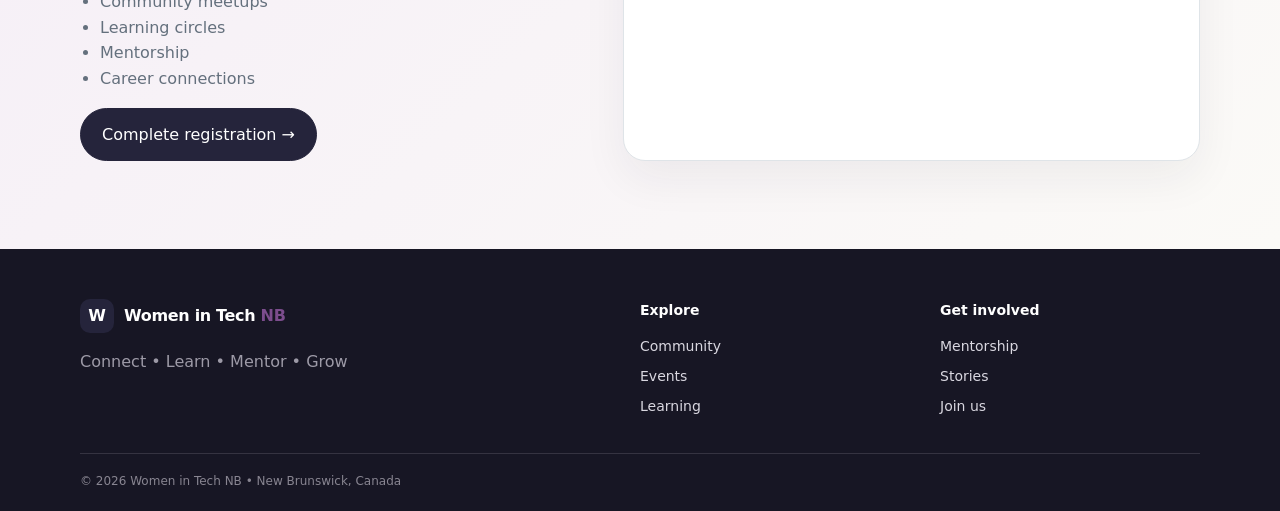
==== commit e902c0b7: "Link homepage to community registration" ====
--- a/index.html
+++ b/index.html
@@ -13,7 +13,7 @@
     <a class="brand" href="#home" aria-label="Women in Tech NB home"><span class="brand-mark">W</span><span>Women in Tech <strong>NB</strong></span></a>
     <button class="menu-btn" aria-label="Open navigation" aria-expanded="false">☰</button>
     <nav id="nav">
-      <a href="#community">Community</a><a href="#events">Events</a><a href="#learning">Learning</a><a href="#mentorship">Mentorship</a><a href="#stories">Stories</a><a class="nav-cta" href="#join">Join Us</a>
+      <a href="#community">Community</a><a href="#events">Events</a><a href="#learning">Learning</a><a href="#mentorship">Mentorship</a><a href="#stories">Stories</a><a class="nav-cta" href="registration.html">Register</a>
     </nav>
   </div>
 </header>
@@ -24,7 +24,7 @@
       <p class="eyebrow">NEW BRUNSWICK • WOMEN IN TECH</p>
       <h1>Empowering Women.<br><span>Building New Brunswick's Tech Future.</span></h1>
       <p class="hero-copy">A welcoming space for women and allies in technology across Fredericton, Moncton, Saint John and beyond.</p>
-      <div class="actions"><a class="button primary" href="#join">Join the community</a><a class="button secondary" href="#events">Explore events</a></div>
+      <div class="actions"><a class="button primary" href="registration.html">Register to join</a><a class="button secondary" href="#events">Explore events</a></div>
       <div class="mini-stats"><div><b>Connect</b><span>Meet people</span></div><div><b>Learn</b><span>Share skills</span></div><div><b>Mentor</b><span>Lift others</span></div></div>
     </div>
     <div class="hero-card">
@@ -40,7 +40,7 @@
   <div class="container">
     <div class="section-head"><div><p class="eyebrow">COMMUNITY</p><h2>One province. Many tech journeys.</h2></div><p>Connect locally and virtually with women working, learning and building in technology.</p></div>
     <div class="cards three">
-      <article class="card"><span class="icon">🤝</span><h3>Meet & connect</h3><p>Build meaningful relationships with women across New Brunswick's technology community.</p><a href="#join">Find your circle →</a></article>
+      <article class="card"><span class="icon">🤝</span><h3>Meet & connect</h3><p>Build meaningful relationships with women across New Brunswick's technology community.</p><a href="registration.html">Find your circle →</a></article>
       <article class="card"><span class="icon">💡</span><h3>Share knowledge</h3><p>Exchange practical ideas, tools, career lessons and experiences without gatekeeping.</p><a href="#learning">Visit learning hub →</a></article>
       <article class="card"><span class="icon">🌱</span><h3>Grow together</h3><p>Find encouragement, accountability and opportunities to take your next step.</p><a href="#mentorship">Explore mentorship →</a></article>
     </div>
@@ -48,7 +48,7 @@
 </section>
 <section id="events" class="section tinted">
   <div class="container">
-    <div class="section-head"><div><p class="eyebrow">EVENTS & MEETUPS</p><h2>Something for every tech journey.</h2></div><a class="text-link" href="#join">Suggest an event →</a></div>
+    <div class="section-head"><div><p class="eyebrow">EVENTS & MEETUPS</p><h2>Something for every tech journey.</h2></div><a class="text-link" href="registration.html">Suggest an event →</a></div>
     <div class="events">
       <article class="event"><div class="date"><b>01</b><span>COMMUNITY</span></div><div><h3>Women in Tech NB — Community Coffee</h3><p>Fredericton • In person</p><span class="tag">Networking</span></div></article>
       <article class="event"><div class="date"><b>02</b><span>LEARNING</span></div><div><h3>Power BI & Data Analytics Circle</h3><p>Virtual • All levels welcome</p><span class="tag">Workshop</span></div></article>
@@ -71,14 +71,14 @@
 <section id="mentorship" class="section dark">
   <div class="container mentor-grid">
     <div><p class="eyebrow">MENTORSHIP</p><h2>Give guidance.<br>Find guidance.</h2><p>Mentorship can make a technical career feel less lonely. Tell us what you're looking for and we'll shape the program with the community.</p></div>
-    <div class="mentor-options"><div><span>01</span><h3>I want a mentor</h3><p>Career direction, technical growth, confidence, leadership or navigating a change.</p><a href="#join">Register interest →</a></div><div><span>02</span><h3>I want to mentor</h3><p>Share your experience, open doors and help another woman move forward.</p><a href="#join">Become a mentor →</a></div></div>
+    <div class="mentor-options"><div><span>01</span><h3>I want a mentor</h3><p>Career direction, technical growth, confidence, leadership or navigating a change.</p><a href="registration.html">Register interest →</a></div><div><span>02</span><h3>I want to mentor</h3><p>Share your experience, open doors and help another woman move forward.</p><a href="registration.html">Become a mentor →</a></div></div>
   </div>
 </section>
 <section id="stories" class="section">
   <div class="container">
     <div class="section-head"><div><p class="eyebrow">WOMEN IN TECH STORIES</p><h2>Real journeys. Real lessons.</h2></div><p>We'll feature stories from women across New Brunswick — career changes, first jobs, leadership, entrepreneurship and everything between.</p></div>
     <article class="story"><div class="quote">“</div><div><p class="story-text">Your path into technology does not have to look like anyone else's. What matters is having people who help you keep moving.</p><p class="story-by">— Women in Tech NB community</p></div></article>
-    <a class="button secondary" href="#join">Share your story</a>
+    <a class="button secondary" href="registration.html">Share your story</a>
   </div>
 </section>
 <section id="jobs" class="section tinted">
@@ -86,16 +86,8 @@
 </section>
 <section id="join" class="section join">
   <div class="container join-grid">
-    <div><p class="eyebrow">JOIN WOMEN IN TECH NB</p><h2>Let's build this community together.</h2><p>Join the founding community and tell us what you want to see next.</p><ul><li>Community meetups</li><li>Learning circles</li><li>Mentorship</li><li>Career connections</li></ul></div>
-    <form id="joinForm" class="form-card">
-      <label>Name<input name="name" required placeholder="Your name"></label>
-      <label>Email<input name="email" type="email" required placeholder="you@example.com"></label>
-      <label>I'm interested in<select name="interest"><option>Networking</option><option>Learning</option><option>Mentorship</option><option>Mentoring others</option><option>Jobs & career</option><option>Events</option></select></label>
-      <label>City / community<input name="city" placeholder="Fredericton, Moncton, Saint John, etc."></label>
-      <button class="button primary" type="submit">Join the community</button>
-      <p id="formMessage" class="form-message" role="status"></p>
-      <small>V1 note: this form is not connected to a database yet. Your response stays in your browser until we connect a form service/backend.</small>
-    </form>
+    <div><p class="eyebrow">JOIN WOMEN IN TECH NB</p><h2>Let's build this community together.</h2><p>Join the founding community and tell us about your background, experience, interests and goals.</p><ul><li>Community meetups</li><li>Learning circles</li><li>Mentorship</li><li>Career connections</li></ul><a class="button primary" href="registration.html">Complete registration →</a></div>
+    <div class="form-card"><h3>Ready to join?</h3><p>Our registration form lets you share your professional background, technology experience and how you would like to participate.</p><a class="button primary" href="registration.html">Open registration form</a><small>Registration is being connected to a secure form service.</small></div>
   </div>
 </section>
 </main>
